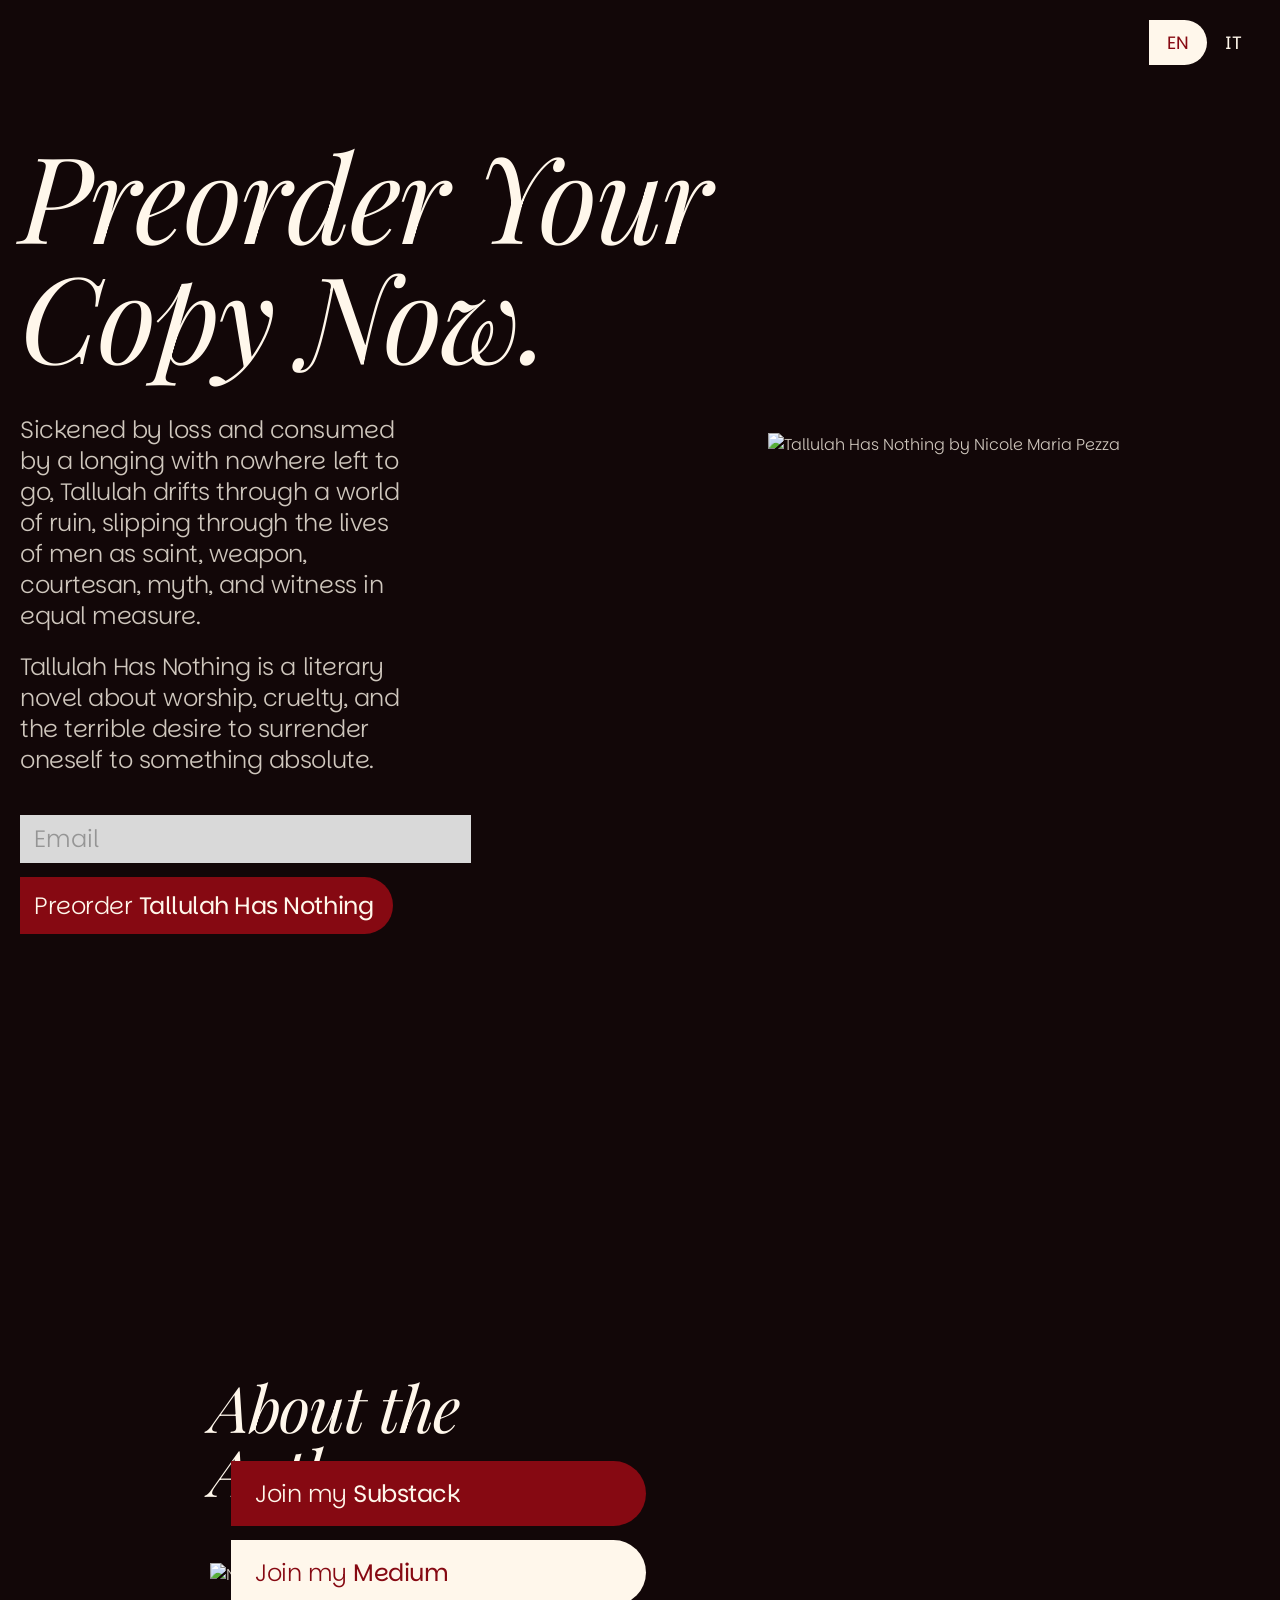
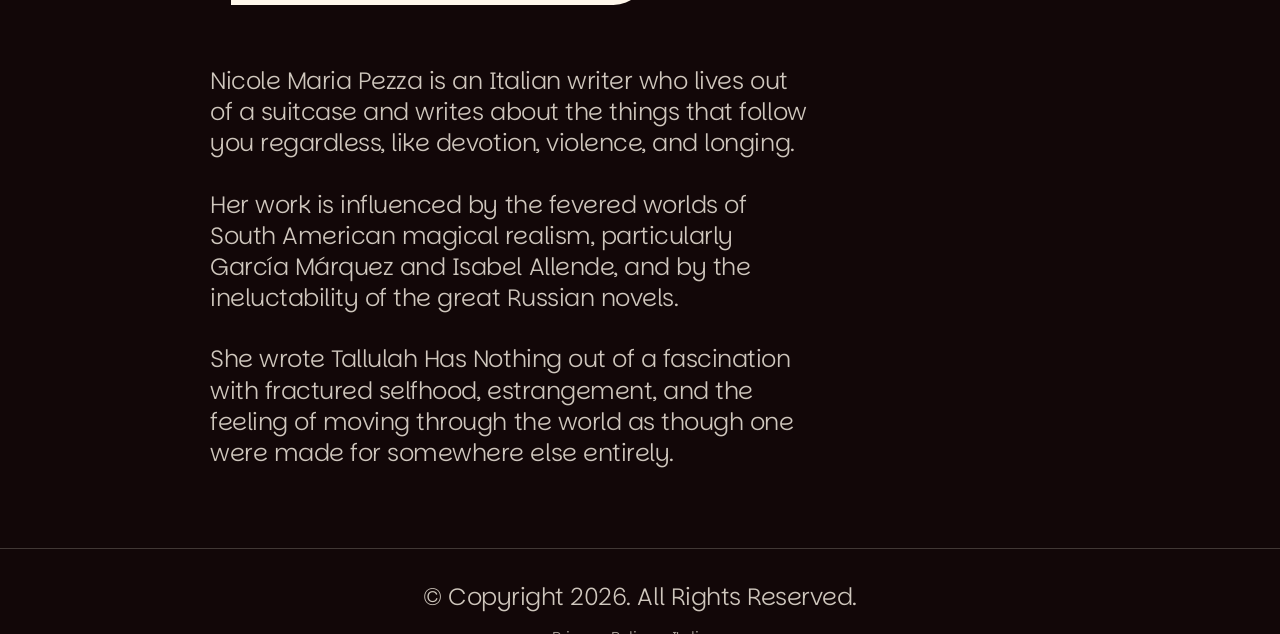
==== blog/index.html @ 93fac1b1 "Rebuild nicolemariapezza.com as a static site Co-Authored-By: Claude Opus 5.5 <noreply@anthropic.com" ====
<!doctype html><html lang="en"><head><meta charset="utf-8"><meta http-equiv="refresh" content="0; url=/"><link rel="canonical" href="https://nicolemariapezza.com/"><title>Redirecting…</title></head><body><a href="/">nicolemariapezza.com</a></body></html>
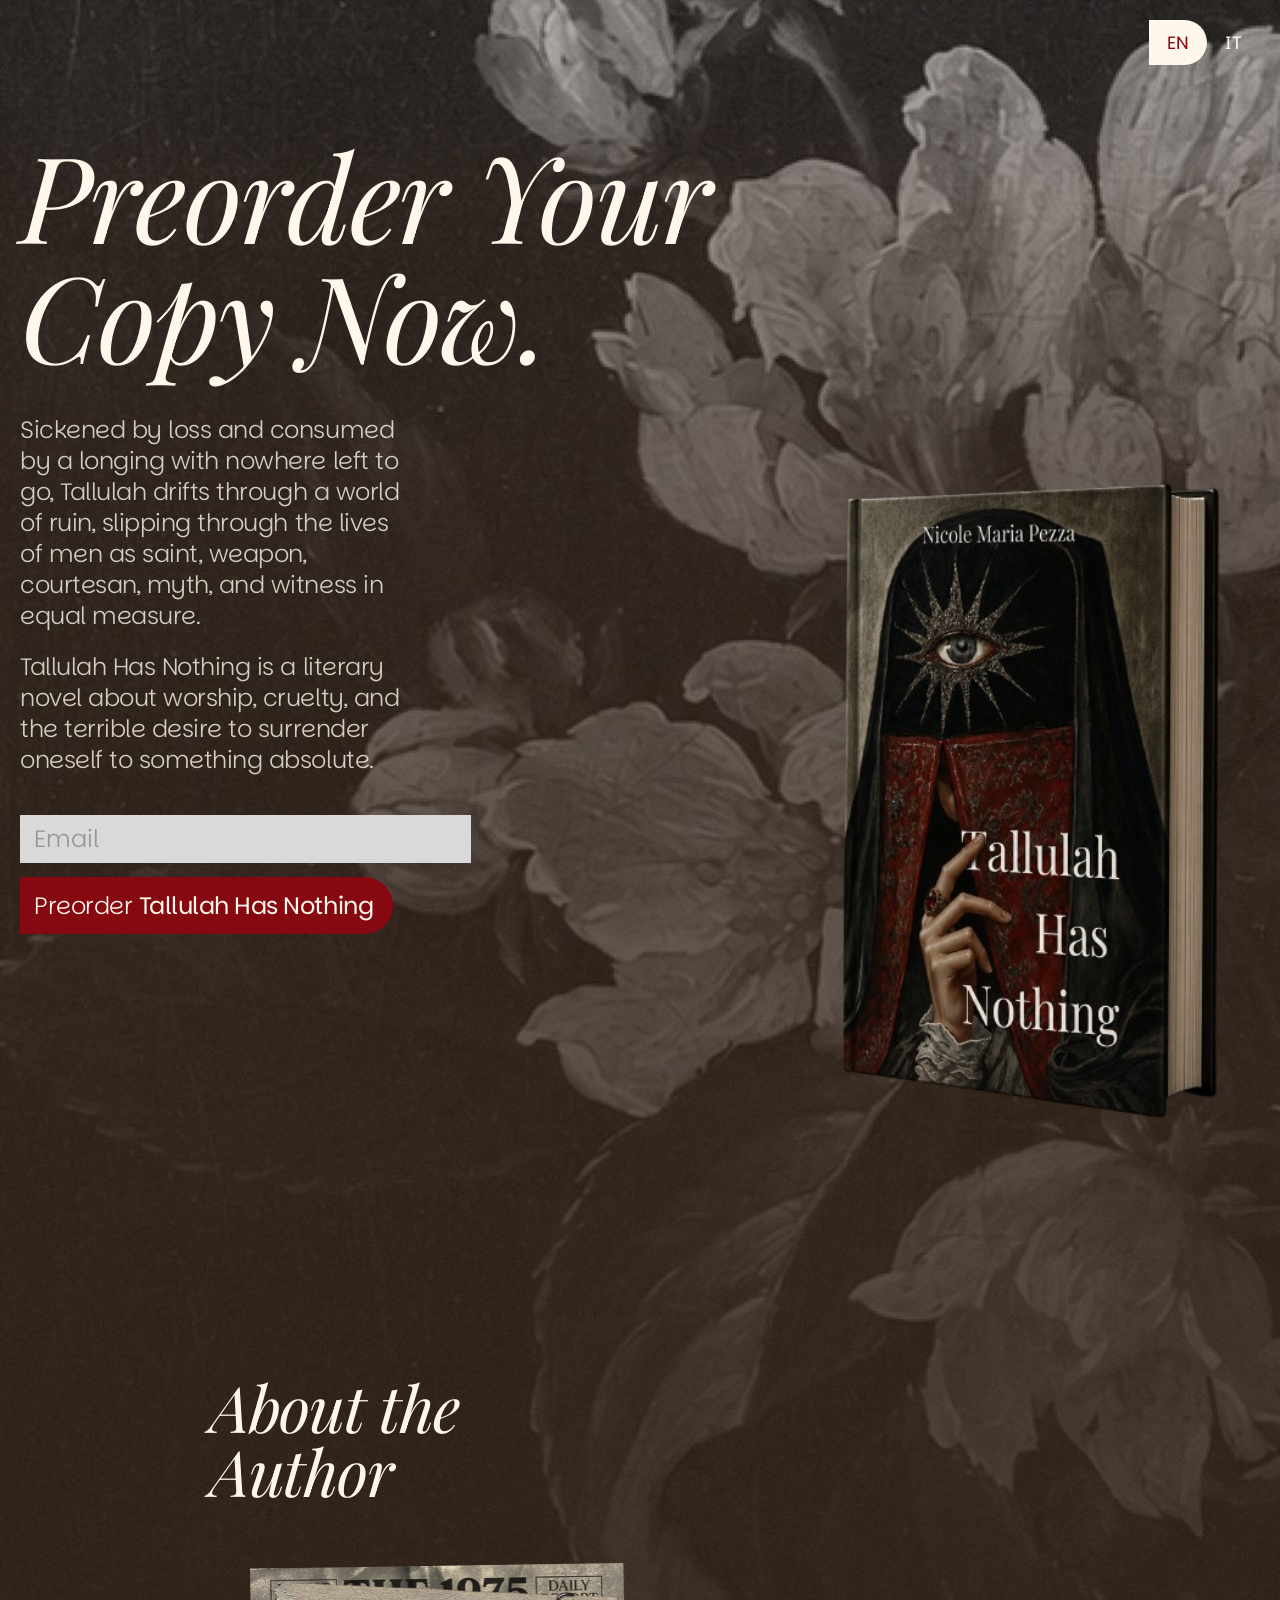
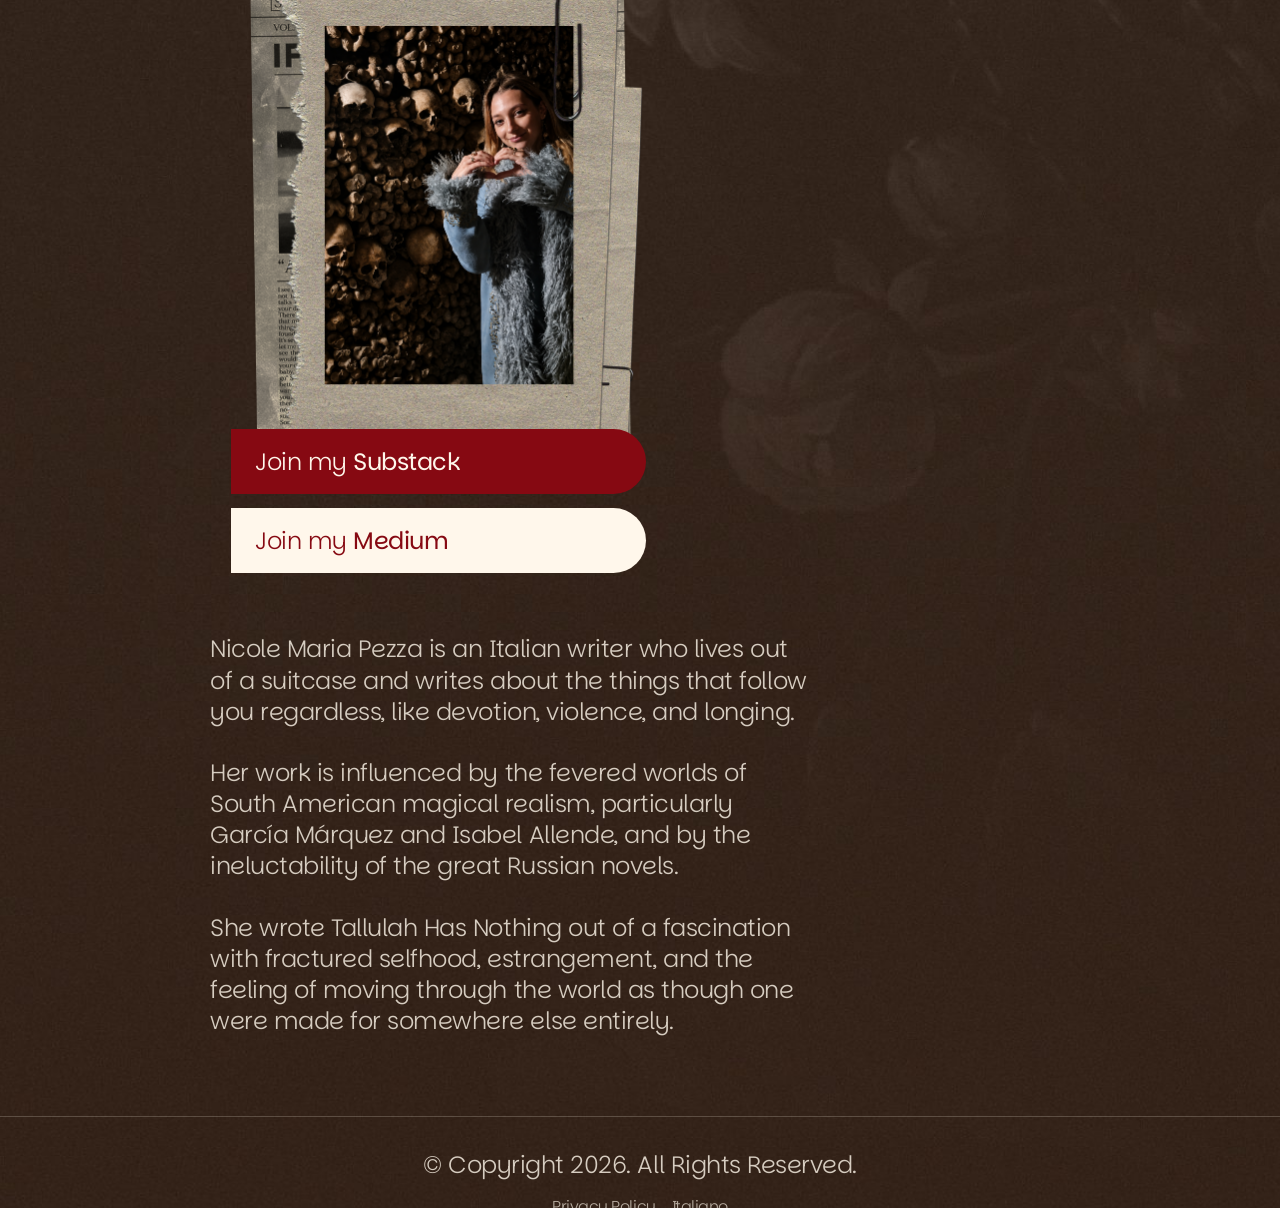
==== commit 686333dc: "Use relative links so the site works on the preview address too Co-Authored-By: Claude Opus 5.5 <nor" ====
--- a/blog/index.html
+++ b/blog/index.html
@@ -1 +1 @@
-<!doctype html><html lang="en"><head><meta charset="utf-8"><meta http-equiv="refresh" content="0; url=/"><link rel="canonical" href="https://nicolemariapezza.com/"><title>Redirecting…</title></head><body><a href="/">nicolemariapezza.com</a></body></html>
+<!doctype html><html lang="en"><head><meta charset="utf-8"><meta http-equiv="refresh" content="0; url=../"><link rel="canonical" href="https://nicolemariapezza.com/"><title>Redirecting…</title></head><body><a href="../">nicolemariapezza.com</a></body></html>
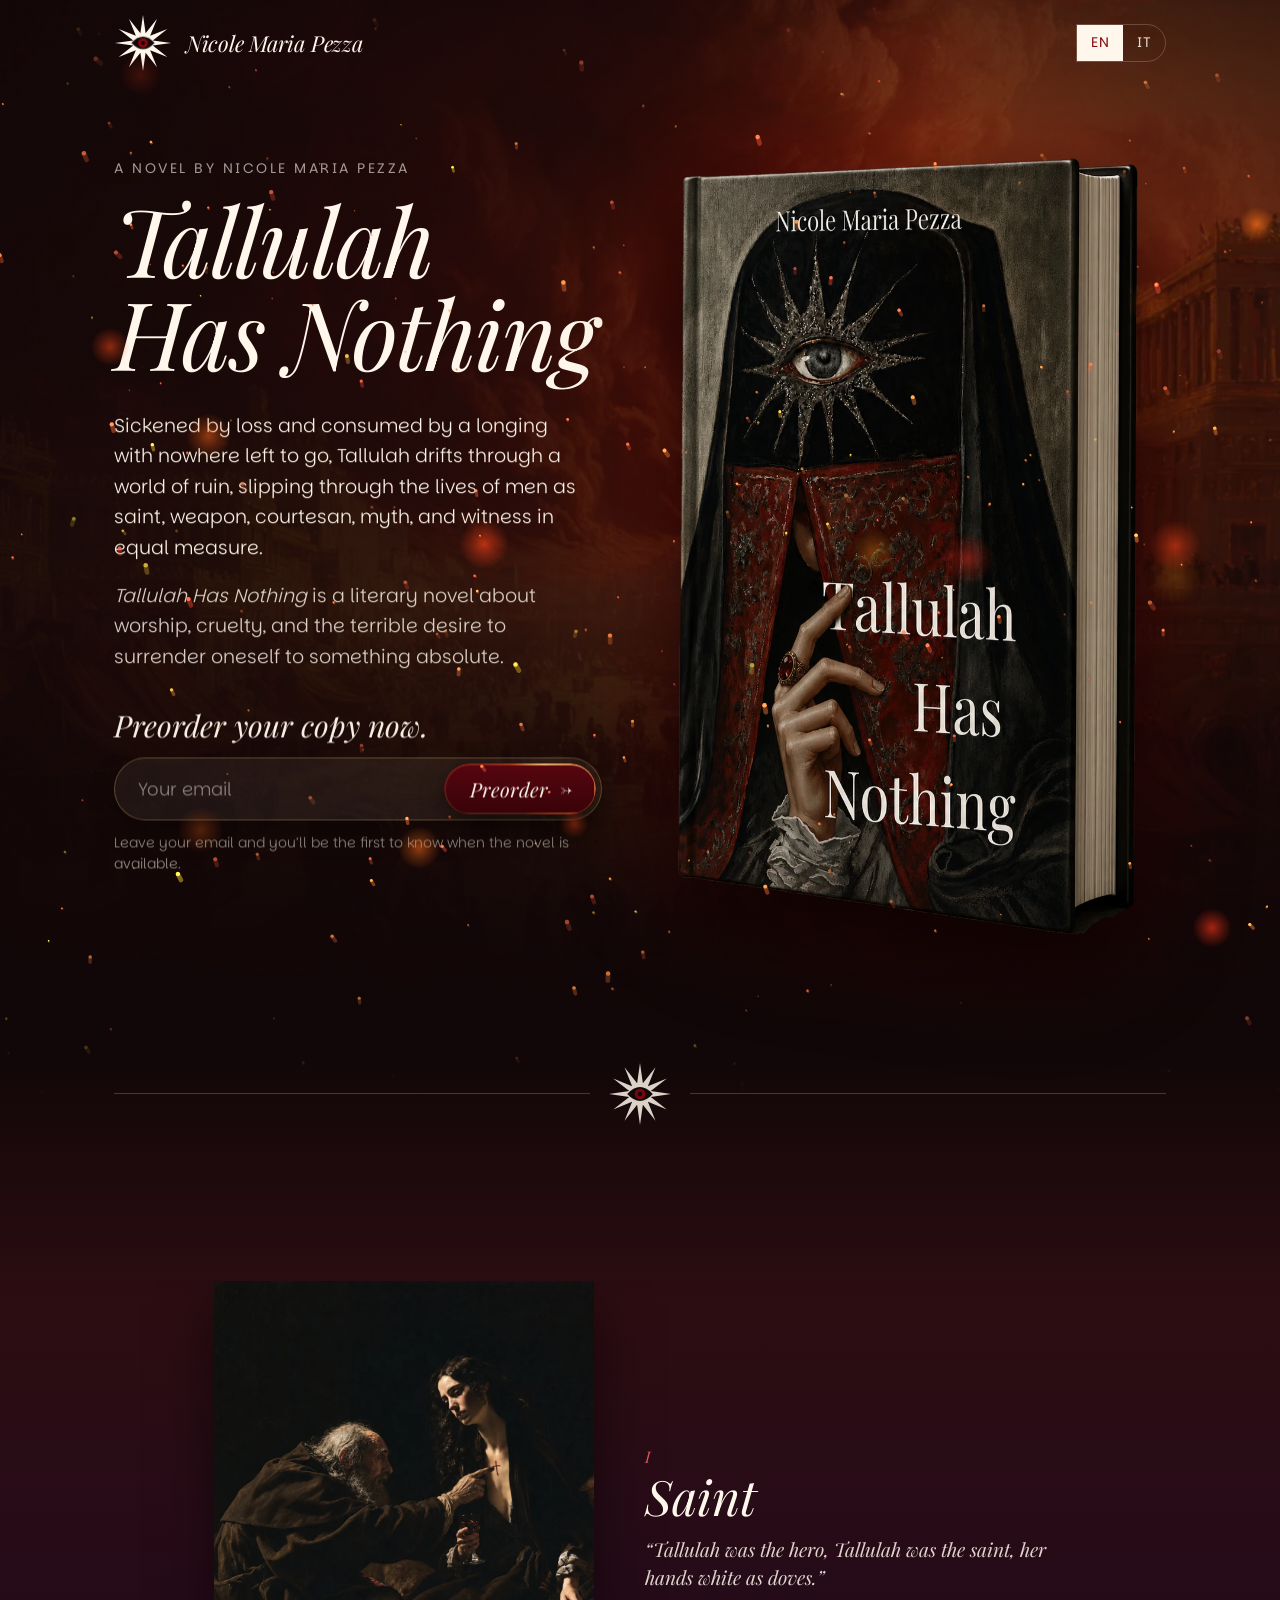
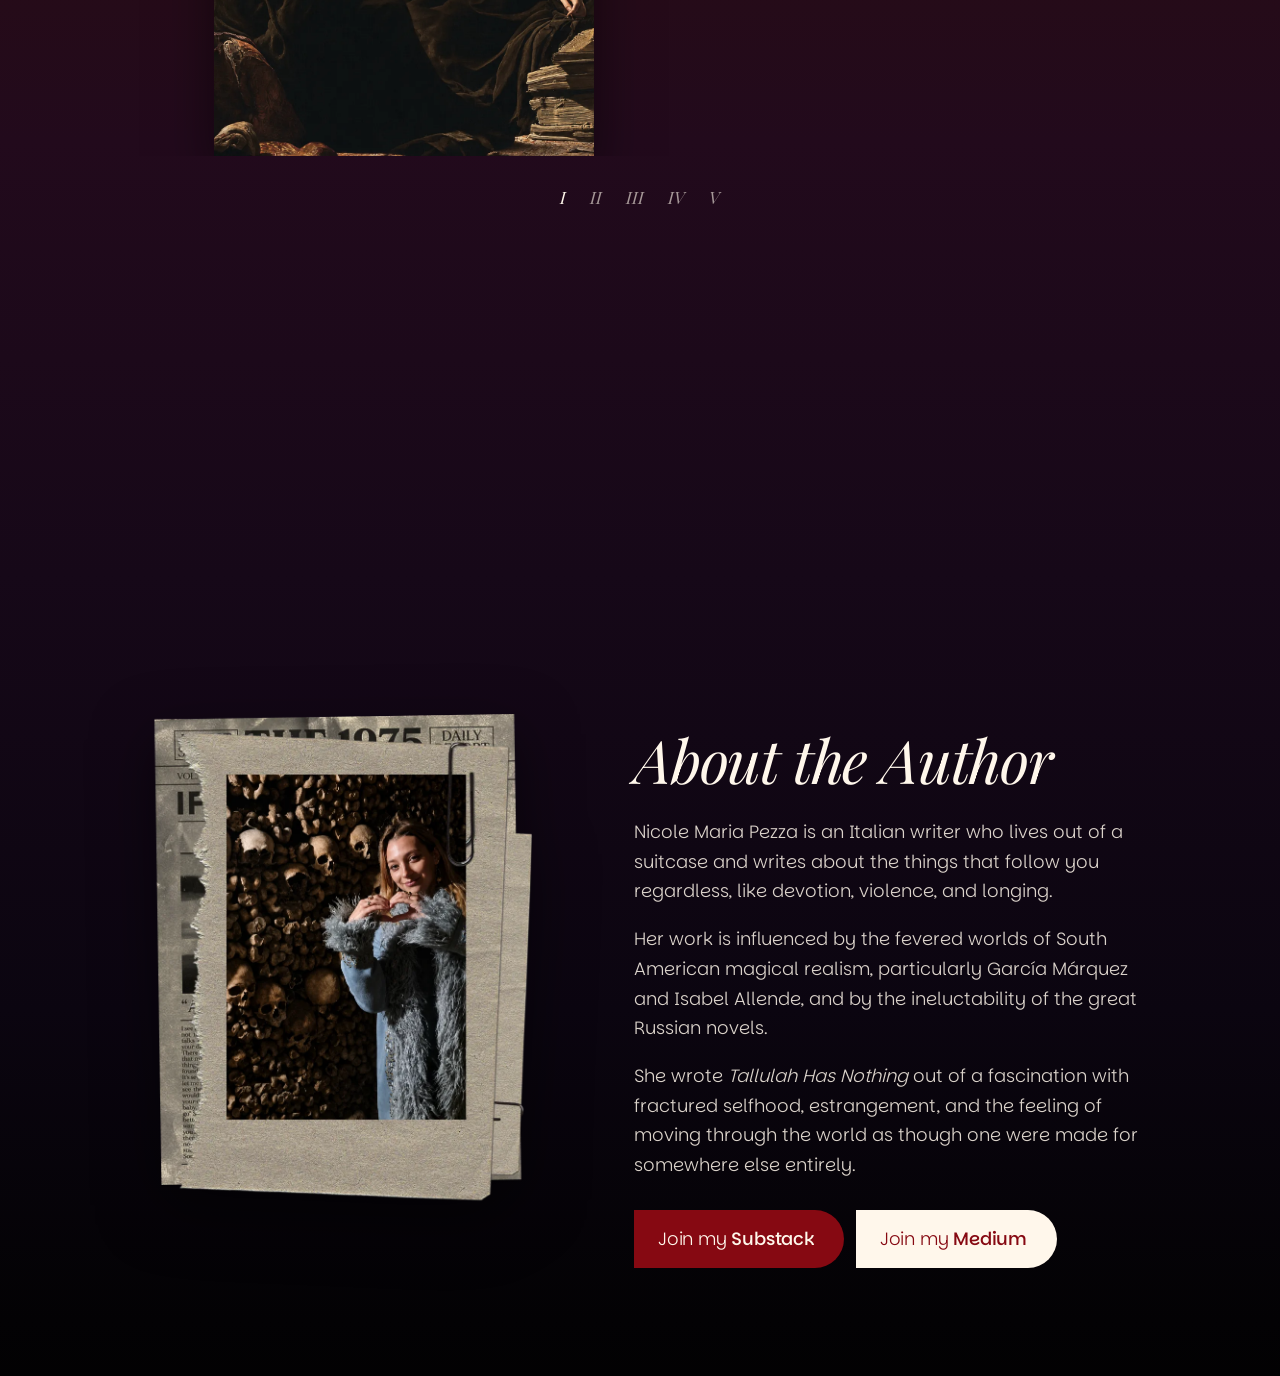
==== commit aea60b96: "Remove second divider; GoatCounter visitor stats with chapter/signup events; SEO: structured data, s" ====
--- a/blog/index.html
+++ b/blog/index.html
@@ -1 +1 @@
-<!doctype html><html lang="en"><head><meta charset="utf-8"><meta http-equiv="refresh" content="0; url=../"><link rel="canonical" href="https://nicolemariapezza.com/"><title>Redirecting…</title></head><body><a href="../">nicolemariapezza.com</a></body></html>
+<!doctype html><html lang="en"><head><meta name="robots" content="noindex"><meta charset="utf-8"><meta http-equiv="refresh" content="0; url=../"><link rel="canonical" href="https://nicolemariapezza.com/"><title>Redirecting…</title></head><body><a href="../">nicolemariapezza.com</a></body></html>
